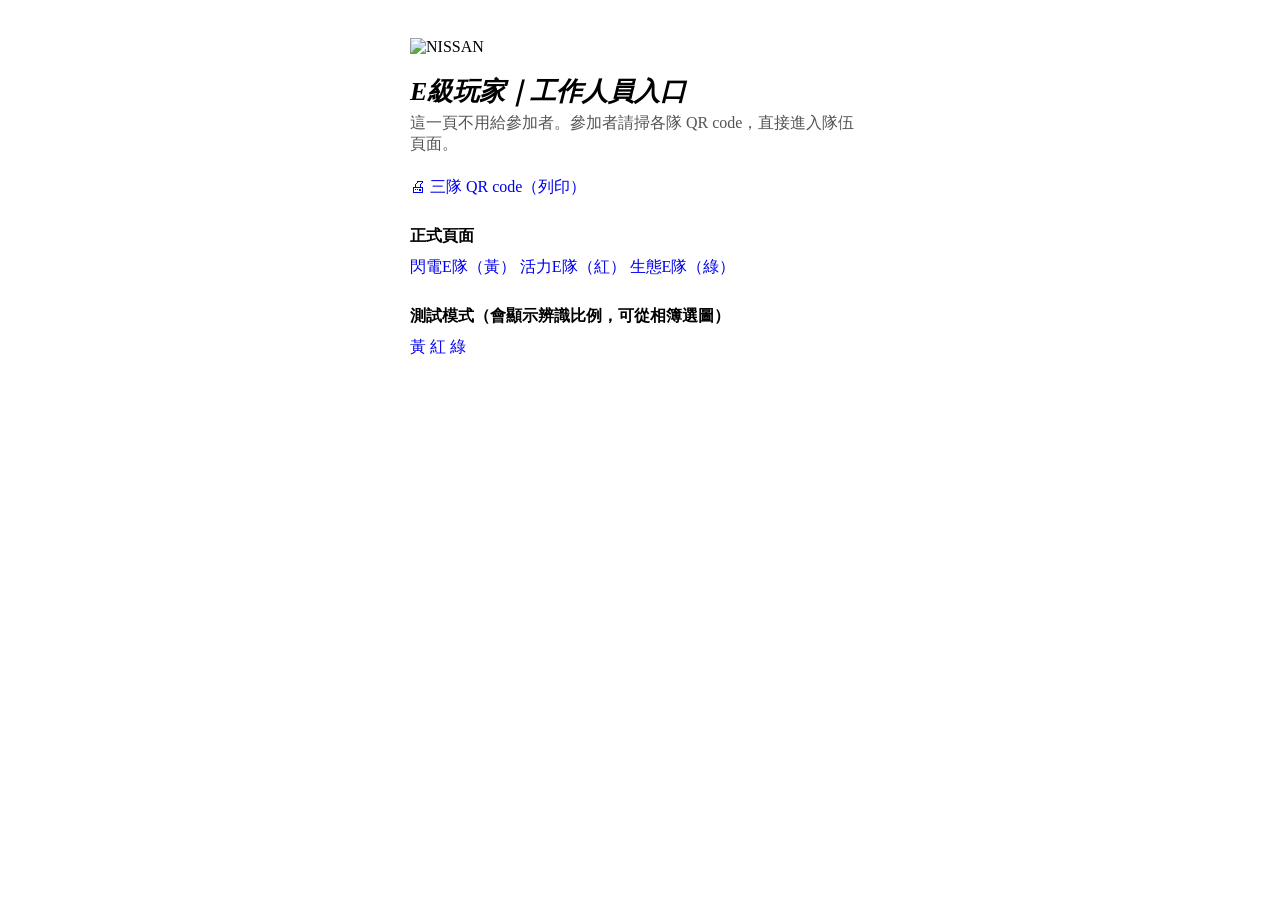
==== index.html @ 076361fc "Add files via upload" ====
<!DOCTYPE html>
<html lang="zh-Hant">
<head>
<meta charset="utf-8">
<meta name="viewport" content="width=device-width, initial-scale=1">
<meta name="robots" content="noindex">
<title>E級玩家｜工作人員入口</title>
<link rel="stylesheet" href="assets/app.css">
<style>
  body { -webkit-user-select: text; user-select: text; }
  .box { max-width: 460px; margin: 0 auto; padding: 30px 20px 60px; }
  h1 { font-size: 26px; font-style: italic; margin: 18px 0 4px; }
  p { color: #555; margin: 0 0 22px; }
  h2 { font-size: 16px; margin: 28px 0 10px; }
  .y { --team: #F2C200; --team-text: #1C1C1C; }
  .r { --team: #D7191F; --team-text: #fff; }
  .g { --team: #64EA00; --team-text: #1C1C1C; }
  a.pbtn { text-decoration: none; }
</style>
</head>
<body>
<div class="box">
  <img src="assets/nissan-logo.png" alt="NISSAN" style="width:70px">
  <h1>E級玩家｜工作人員入口</h1>
  <p>這一頁不用給參加者。參加者請掃各隊 QR code，直接進入隊伍頁面。</p>
  <div class="stack">
    <a class="pbtn pbtn--black" href="qrcodes.html">🖨 三隊 QR code（列印）</a>
  </div>
  <h2>正式頁面</h2>
  <div class="stack">
    <a class="pbtn y" href="yellow.html">閃電E隊（黃）</a>
    <a class="pbtn r" href="red.html">活力E隊（紅）</a>
    <a class="pbtn g" href="green.html">生態E隊（綠）</a>
  </div>
  <h2>測試模式（會顯示辨識比例，可從相簿選圖）</h2>
  <div class="btn-row">
    <a class="pbtn pbtn--sm y" href="yellow.html?test=1">黃</a>
    <a class="pbtn pbtn--sm r" href="red.html?test=1">紅</a>
    <a class="pbtn pbtn--sm g" href="green.html?test=1">綠</a>
  </div>
</div>
</body>
</html>
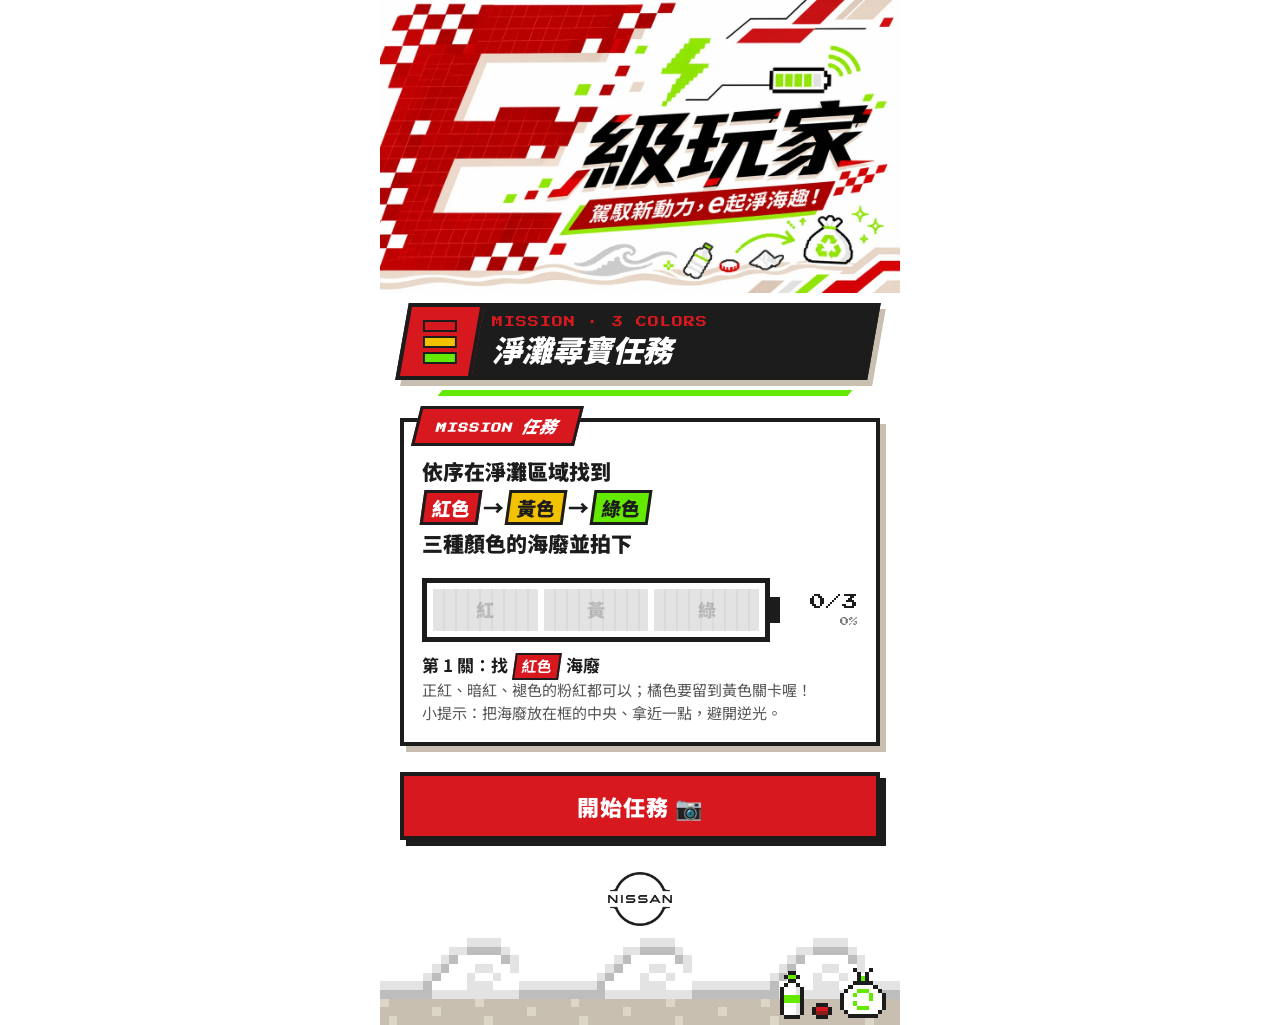
==== commit 81b9dd02: "Add files via upload" ====
--- a/index.html
+++ b/index.html
@@ -2,42 +2,23 @@
 <html lang="zh-Hant">
 <head>
 <meta charset="utf-8">
-<meta name="viewport" content="width=device-width, initial-scale=1">
-<meta name="robots" content="noindex">
-<title>E級玩家｜工作人員入口</title>
-<link rel="stylesheet" href="assets/app.css">
-<style>
-  body { -webkit-user-select: text; user-select: text; }
-  .box { max-width: 460px; margin: 0 auto; padding: 30px 20px 60px; }
-  h1 { font-size: 26px; font-style: italic; margin: 18px 0 4px; }
-  p { color: #555; margin: 0 0 22px; }
-  h2 { font-size: 16px; margin: 28px 0 10px; }
-  .y { --team: #F2C200; --team-text: #1C1C1C; }
-  .r { --team: #D7191F; --team-text: #fff; }
-  .g { --team: #64EA00; --team-text: #1C1C1C; }
-  a.pbtn { text-decoration: none; }
-</style>
+<meta name="viewport" content="width=device-width, initial-scale=1, viewport-fit=cover, maximum-scale=1">
+<meta name="theme-color" content="#ffffff">
+<meta name="format-detection" content="telephone=no">
+<title>NISSAN E級玩家｜駕馭新動力，e起淨海趣！</title>
+<script>
+  // 每分鐘換一次版本號，手機就不會一直用暫存的舊程式
+  window.EPLAYER_V = Math.floor(Date.now() / 60000);
+  document.write('<link rel="stylesheet" href="assets/app.css?v=' + window.EPLAYER_V + '">');
+</script>
 </head>
 <body>
-<div class="box">
-  <img src="assets/nissan-logo.png" alt="NISSAN" style="width:70px">
-  <h1>E級玩家｜工作人員入口</h1>
-  <p>這一頁不用給參加者。參加者請掃各隊 QR code，直接進入隊伍頁面。</p>
-  <div class="stack">
-    <a class="pbtn pbtn--black" href="qrcodes.html">🖨 三隊 QR code（列印）</a>
-  </div>
-  <h2>正式頁面</h2>
-  <div class="stack">
-    <a class="pbtn y" href="yellow.html">閃電E隊（黃）</a>
-    <a class="pbtn r" href="red.html">活力E隊（紅）</a>
-    <a class="pbtn g" href="green.html">生態E隊（綠）</a>
-  </div>
-  <h2>測試模式（會顯示辨識比例，可從相簿選圖）</h2>
-  <div class="btn-row">
-    <a class="pbtn pbtn--sm y" href="yellow.html?test=1">黃</a>
-    <a class="pbtn pbtn--sm r" href="red.html?test=1">紅</a>
-    <a class="pbtn pbtn--sm g" href="green.html?test=1">綠</a>
-  </div>
-</div>
+<!-- 遊戲本體：參加者掃 QR code 會直接進到這一頁 -->
+<div id="app"></div>
+<script>
+  ['config.js', 'assets/pixel.js', 'assets/app.js'].forEach(function (src) {
+    document.write('<script src="' + src + '?v=' + window.EPLAYER_V + '"><\/script>');
+  });
+</script>
 </body>
 </html>
--- a/assets/app.css
+++ b/assets/app.css
@@ -0,0 +1,450 @@
+/* =========================================================
+ *  E級玩家 共用樣式（三隊共用；隊色由 --team 變數決定）
+ * ========================================================= */
+@import url('https://fonts.googleapis.com/css2?family=Noto+Sans+TC:wght@500;700;900&family=Press+Start+2P&display=swap');
+
+:root {
+  --red: #D7191F;
+  --red-dk: #8B1E19;
+  --champ: #C8BFB0;
+  --green: #64EA00;
+  --black: #1C1C1C;
+  --gray: #E3E3E3;
+  --team: #D7191F;
+  --team-text: #FFFFFF;
+  --font: 'Noto Sans TC', 'PingFang TC', 'Heiti TC', 'Microsoft JhengHei', sans-serif;
+  --pixel: 'Press Start 2P', 'Courier New', monospace;
+  --safe-b: env(safe-area-inset-bottom, 0px);
+  --safe-t: env(safe-area-inset-top, 0px);
+}
+
+* { box-sizing: border-box; -webkit-tap-highlight-color: transparent; }
+html, body { margin: 0; padding: 0; background: #fff; color: var(--black); }
+body {
+  font-family: var(--font);
+  font-size: 17px;
+  line-height: 1.5;
+  -webkit-text-size-adjust: 100%;
+  -webkit-user-select: none; user-select: none;
+  overscroll-behavior: none;
+}
+button { font-family: inherit; }
+img, svg { display: block; }
+
+.screen { display: none; min-height: 100vh; min-height: 100dvh; }
+.screen.active { display: block; }
+.wrap { max-width: 520px; margin: 0 auto; position: relative; }
+
+/* ---------- 像素按鈕 ---------- */
+.pbtn {
+  display: flex; align-items: center; justify-content: center; gap: 10px;
+  width: 100%; min-height: 64px;
+  padding: 14px 18px;
+  font-size: 22px; font-weight: 900; letter-spacing: 1px;
+  color: var(--team-text); background: var(--team);
+  border: 4px solid var(--black); border-radius: 0;
+  box-shadow: 6px 6px 0 var(--black);
+  cursor: pointer;
+  transition: transform .06s, box-shadow .06s;
+  position: relative;
+}
+.pbtn:active, .pbtn.is-pressed { transform: translate(6px, 6px); box-shadow: 0 0 0 var(--black); }
+.pbtn[disabled] { opacity: .45; pointer-events: none; }
+.pbtn--red { background: var(--red); color: #fff; }
+.pbtn--white { background: #fff; color: var(--black); }
+.pbtn--black { background: var(--black); color: #fff; box-shadow: 6px 6px 0 var(--champ); }
+.pbtn--black:active { box-shadow: 0 0 0 var(--champ); }
+.pbtn--sm { min-height: 50px; font-size: 18px; padding: 8px 14px; box-shadow: 4px 4px 0 var(--black); }
+.pbtn--sm:active { transform: translate(4px, 4px); }
+.btn-row { display: flex; gap: 14px; }
+.btn-row > * { flex: 1; }
+.stack > * + * { margin-top: 18px; }
+
+/* ---------- 斜向色塊裝飾 ---------- */
+.stripes { position: absolute; pointer-events: none; width: 160px; height: 90px; overflow: hidden; }
+.stripes i { position: absolute; display: block; height: 14px; transform: skewX(-40deg); }
+.stripes--tr { top: 0; right: -20px; }
+.stripes--tr i:nth-child(1) { top: 10px; right: 0; width: 110px; background: var(--red); }
+.stripes--tr i:nth-child(2) { top: 32px; right: 30px; width: 70px; height: 8px; background: var(--champ); }
+.stripes--tr i:nth-child(3) { top: 48px; right: -10px; width: 90px; height: 4px; background: var(--black); }
+.stripes--bl { bottom: 0; left: -20px; }
+.stripes--bl i:nth-child(1) { bottom: 10px; left: 0; width: 120px; background: var(--red); }
+.stripes--bl i:nth-child(2) { bottom: 32px; left: 30px; width: 80px; height: 8px; background: var(--champ); }
+.stripes--bl i:nth-child(3) { bottom: 48px; left: 10px; width: 60px; height: 4px; background: var(--black); }
+
+/* ---------- 首頁 ---------- */
+.kv { width: 100%; height: auto; aspect-ratio: 1671 / 941; background: #fff; }
+.home-body { padding: 6px 20px 0; }
+
+.team-badge {
+  display: flex; align-items: stretch;
+  margin: 4px 6px 0 2px;
+  transform: skewX(-10deg);
+  border: 4px solid var(--black);
+  box-shadow: 6px 6px 0 var(--champ);
+  background: var(--black);
+}
+.team-badge__icon {
+  width: 72px; flex: 0 0 72px;
+  background: var(--team); color: var(--team-text);
+  display: flex; align-items: center; justify-content: center;
+  border-right: 4px solid var(--black);
+}
+.team-badge__icon svg { width: 40px; transform: skewX(10deg); }
+.team-badge__text { padding: 8px 14px 10px; color: #fff; transform: skewX(10deg); }
+.team-badge__en { font-family: var(--pixel); font-size: 11px; color: var(--team); letter-spacing: 1px; }
+.team-badge__zh { font-size: 30px; font-weight: 900; line-height: 1.15; font-style: italic; }
+.green-line { height: 6px; margin: 10px 30px 0 40px; background: var(--green); transform: skewX(-40deg); }
+
+.mission-card {
+  margin-top: 22px; position: relative;
+  border: 4px solid var(--black); background: #fff;
+  box-shadow: 6px 6px 0 var(--champ);
+  padding: 0 18px 18px;
+}
+.ribbon {
+  display: inline-block; position: relative; top: -16px;
+  background: var(--red); color: #fff;
+  padding: 4px 18px; margin-left: -6px;
+  font-weight: 900; font-size: 17px; font-style: italic; letter-spacing: 1px;
+  transform: skewX(-14deg);
+  border: 3px solid var(--black);
+}
+.ribbon small { font-family: var(--pixel); font-size: 10px; font-style: normal; margin-right: 8px; }
+.mission-text { margin: -6px 0 0; font-size: 21px; font-weight: 900; line-height: 1.55; }
+.hl {
+  display: inline-block; padding: 0 8px; margin: 0 2px;
+  background: var(--team); color: var(--team-text);
+  border: 3px solid var(--black); transform: skewX(-8deg);
+}
+.mission-tip { margin: 10px 0 0; font-size: 15px; color: #555; }
+
+/* 電量條（DOM） */
+.battery-box { margin-top: 18px; display: flex; align-items: center; gap: 14px; }
+.battery { display: flex; align-items: center; flex: 1; }
+.battery__body {
+  flex: 1; display: flex; gap: 6px; padding: 6px;
+  border: 5px solid var(--black); background: #fff; height: 64px;
+}
+.battery__cap { width: 10px; height: 26px; background: var(--black); }
+.cell {
+  flex: 1; background: var(--gray);
+  background-image: repeating-linear-gradient(90deg, transparent 0 10px, rgba(0,0,0,.04) 10px 12px);
+}
+.cell.on {
+  background: var(--team);
+  box-shadow: inset 0 6px 0 rgba(255,255,255,.35), inset 0 -6px 0 rgba(0,0,0,.18);
+}
+.cell.pop { animation: cellpop .7s steps(4) 1; }
+@keyframes cellpop { 0%,50% { opacity: .2; } 25%,75%,100% { opacity: 1; } }
+.battery-label { font-family: var(--pixel); font-size: 16px; text-align: right; min-width: 64px; line-height: 1.6; }
+.battery-label small { display: block; font-size: 9px; color: #777; }
+
+.home-cta { margin-top: 26px; }
+.upload-chip {
+  margin: 18px auto 0; display: table;
+  font-size: 13px; color: #555; background: var(--gray);
+  padding: 4px 12px; border: 2px solid var(--black);
+}
+.upload-chip:empty { display: none; }
+
+.footer { margin-top: 26px; position: relative; }
+.footer__logo { width: 64px; margin: 0 auto 6px; touch-action: none; -webkit-touch-callout: none; }
+.footer__logo img { width: 100%; pointer-events: none; }
+.footer__hint { text-align: center; font-size: 11px; color: #999; margin-bottom: 8px; }
+.footer__wave { position: relative; }
+.footer__wave > svg { width: 100%; height: auto; }
+.footer__litter { position: absolute; right: 14px; bottom: 6px; display: flex; align-items: flex-end; gap: 8px; }
+.footer__litter svg:nth-child(1) { width: 24px; }
+.footer__litter svg:nth-child(2) { width: 20px; }
+.footer__litter svg:nth-child(3) { width: 46px; }
+.footer__safe { height: var(--safe-b); background: var(--champ); }
+
+/* ---------- 相機畫面（任務／濾鏡共用） ---------- */
+.cam { position: fixed; inset: 0; background: #000; overflow: hidden; color: #fff; }
+.cam video, .cam .freeze {
+  position: absolute; inset: 0; width: 100%; height: 100%; object-fit: cover;
+}
+.cam .freeze { display: none; }
+.cam.is-frozen .freeze { display: block; }
+.cam__top {
+  position: absolute; left: 0; right: 0; top: 0;
+  padding: calc(var(--safe-t) + 12px) 14px 0;
+  display: flex; align-items: center; gap: 10px; z-index: 5;
+}
+.icon-btn {
+  width: 52px; height: 52px; flex: 0 0 52px;
+  background: #fff; color: var(--black);
+  border: 4px solid var(--black); box-shadow: 4px 4px 0 rgba(0,0,0,.5);
+  font-size: 22px; font-weight: 900; display: flex; align-items: center; justify-content: center;
+}
+.icon-btn:active { transform: translate(4px,4px); box-shadow: none; }
+.chip {
+  background: #fff; color: var(--black); border: 3px solid var(--black);
+  padding: 4px 12px; font-weight: 900; font-size: 16px;
+}
+.spacer { flex: 1; }
+
+/* 對準框 */
+.aim {
+  position: absolute; left: 50%; top: 46%;
+  width: min(74vw, 50vh, 400px); aspect-ratio: 1;
+  transform: translate(-50%, -50%);
+  z-index: 3; pointer-events: none;
+}
+.aim i { position: absolute; width: 22%; height: 22%; }
+.aim i::before, .aim i::after { content: ''; position: absolute; background: var(--team); outline: 3px solid var(--black); }
+.aim i::before { left: 0; top: 0; width: 100%; height: 14px; }
+.aim i::after { left: 0; top: 0; width: 14px; height: 100%; }
+.aim i:nth-child(1) { left: 0; top: 0; }
+.aim i:nth-child(2) { right: 0; top: 0; transform: scaleX(-1); }
+.aim i:nth-child(3) { left: 0; bottom: 0; transform: scaleY(-1); }
+.aim i:nth-child(4) { right: 0; bottom: 0; transform: scale(-1,-1); }
+.aim__px { position: absolute; width: 10px; height: 10px; background: var(--team); outline: 2px solid var(--black); }
+.aim__label {
+  position: absolute; left: 50%; top: -58px; transform: translateX(-50%);
+  white-space: nowrap; background: #fff; color: var(--black);
+  border: 3px solid var(--black); padding: 4px 12px; font-weight: 900; font-size: 17px;
+}
+.aim__label b { color: var(--team-text); background: var(--team); padding: 0 6px; }
+.cam.is-frozen .aim { opacity: .35; }
+
+.cam__bottom {
+  position: absolute; left: 0; right: 0; bottom: 0; z-index: 5;
+  padding: 16px 20px calc(var(--safe-b) + 22px);
+  display: flex; flex-direction: column; align-items: center; gap: 12px;
+  background: linear-gradient(to top, rgba(0,0,0,.55), transparent);
+}
+.shutter {
+  width: 92px; height: 92px; border: 6px solid #fff; background: var(--team);
+  box-shadow: 0 0 0 5px var(--black), 6px 6px 0 5px rgba(0,0,0,.5);
+  position: relative;
+}
+.shutter::after { content: ''; position: absolute; inset: 14px; border: 4px solid rgba(0,0,0,.35); }
+.shutter:active { transform: translate(4px, 4px); }
+.shutter[disabled] { opacity: .5; }
+.test-link { color: #fff; font-size: 14px; text-decoration: underline; background: none; border: 0; padding: 6px; }
+
+.analyzing {
+  position: absolute; left: 50%; top: 46%; transform: translate(-50%, -50%);
+  z-index: 6; background: #fff; color: var(--black); border: 4px solid var(--black);
+  padding: 14px 22px; font-weight: 900; font-size: 18px; display: none; text-align: center;
+}
+.cam.is-analyzing .analyzing { display: block; }
+.dots { display: flex; gap: 6px; justify-content: center; margin-top: 8px; }
+.dots span { width: 12px; height: 12px; background: var(--team); outline: 2px solid var(--black); animation: blink .9s steps(1) infinite; }
+.dots span:nth-child(2) { animation-delay: .3s; }
+.dots span:nth-child(3) { animation-delay: .6s; }
+@keyframes blink { 0% { opacity: 1; } 50% { opacity: .15; } }
+
+.cam-error {
+  position: absolute; inset: 0; z-index: 8; background: #fff; color: var(--black);
+  padding: calc(var(--safe-t) + 80px) 24px 24px; display: none; overflow-y: auto;
+}
+.cam-error.show { display: block; }
+.cam-error h3 { font-size: 22px; margin: 0 0 12px; }
+.cam-error p { margin: 0 0 18px; white-space: pre-line; }
+
+/* ---------- 底部結果面板 ---------- */
+.sheet {
+  position: fixed; left: 0; right: 0; bottom: 0; z-index: 20;
+  background: #fff; color: var(--black);
+  border-top: 5px solid var(--black);
+  padding: 22px 20px calc(var(--safe-b) + 24px);
+  transform: translateY(105%); transition: transform .25s steps(5), visibility 0s .25s;
+  visibility: hidden;
+  max-width: 520px; margin: 0 auto;
+}
+.sheet.show { transform: none; visibility: visible; transition: transform .25s steps(5); }
+.sheet__title { font-size: 28px; font-weight: 900; font-style: italic; margin: 0 0 6px; display: flex; align-items: center; gap: 10px; }
+.sheet__title svg { width: 30px; }
+.sheet__msg { margin: 0 0 18px; font-size: 17px; }
+.sheet__debug { font-family: monospace; font-size: 12px; color: #888; margin: -10px 0 14px; }
+.sheet .battery__body { height: 46px; }
+.sheet .battery-box { margin: 0 0 20px; }
+.sheet .stack > * + * { margin-top: 14px; }
+
+/* ---------- 對話框 ---------- */
+.modal-bg {
+  position: fixed; inset: 0; z-index: 40; background: rgba(28,28,28,.6);
+  display: none; align-items: center; justify-content: center; padding: 20px;
+}
+.modal-bg.show { display: flex; }
+.modal {
+  width: 100%; max-width: 400px; background: #fff; color: var(--black);
+  border: 5px solid var(--black); box-shadow: 8px 8px 0 var(--red);
+  padding: 20px;
+}
+.modal h3 { margin: 0 0 6px; font-size: 22px; font-weight: 900; }
+.modal p { margin: 0 0 16px; }
+.code-input {
+  width: 100%; font-size: 34px; text-align: center; letter-spacing: 10px;
+  font-family: var(--pixel); padding: 12px 6px;
+  border: 4px solid var(--black); border-radius: 0; margin-bottom: 18px; outline: none;
+  -webkit-user-select: text; user-select: text;
+}
+.code-input:focus { border-color: var(--red); }
+.shake { animation: shake .4s steps(4); }
+@keyframes shake { 25% { transform: translateX(-10px); } 50% { transform: translateX(10px); } 75% { transform: translateX(-6px); } }
+
+/* ---------- 解鎖動畫 ---------- */
+.unlock, .done { min-height: 100vh; min-height: 100dvh; }
+.unlock { position: relative; overflow: hidden; text-align: center; padding: calc(var(--safe-t) + 40px) 24px 40px; }
+.unlock__bolt { width: 80px; margin: 0 auto 10px; }
+.unlock__bolt.bounce { animation: bounce .6s steps(3) infinite alternate; }
+@keyframes bounce { to { transform: translateY(-14px); } }
+.unlock__battery { display: flex; align-items: center; justify-content: center; margin: 10px auto 0; max-width: 360px; }
+.unlock__battery .battery__body { height: 92px; gap: 5px; }
+.unlock__battery .cell.on { background: var(--green); }
+.unlock__pct { font-family: var(--pixel); font-size: 38px; margin: 26px 0 6px; }
+.unlock__title {
+  font-size: 34px; font-weight: 900; font-style: italic; margin: 6px 0 0;
+  opacity: 0; transform: scale(.6);
+}
+.unlock.done .unlock__title { opacity: 1; transform: none; transition: all .3s steps(3); }
+.unlock__sub {
+  display: inline-block; margin-top: 18px; background: var(--red); color: #fff;
+  border: 3px solid var(--black); padding: 6px 22px; font-size: 22px; font-weight: 900;
+  transform: skewX(-12deg); opacity: 0;
+}
+.unlock.done .unlock__sub { opacity: 1; transition: opacity .3s steps(3) .3s; }
+.unlock__cta { margin-top: 34px; opacity: 0; pointer-events: none; }
+.unlock.done .unlock__cta { opacity: 1; pointer-events: auto; transition: opacity .3s .6s; }
+.burst { position: absolute; left: 50%; top: 40%; width: 0; height: 0; pointer-events: none; }
+.burst i {
+  position: absolute; width: 14px; height: 14px;
+  animation: fly 1.1s steps(8) forwards;
+}
+@keyframes fly {
+  from { transform: translate(0,0); opacity: 1; }
+  to { transform: translate(var(--dx), var(--dy)); opacity: 0; }
+}
+
+/* ---------- 濾鏡相機 ---------- */
+.fcam { display: flex; align-items: center; justify-content: center; }
+.fcam canvas.live {
+  position: absolute; left: 50%; top: 0; transform: translateX(-50%);
+  width: 100%; height: auto; aspect-ratio: 9 / 16;
+}
+@media (min-aspect-ratio: 9/16) { .fcam canvas.live { width: auto; height: 100%; } }
+.cam__bottom.frow {
+  flex-direction: row; justify-content: space-between; align-items: center;
+  padding-top: 14px; background: linear-gradient(to top, rgba(28,28,28,.9) 60%, rgba(28,28,28,0));
+}
+.frow > * { flex: 0 0 auto; }
+.frow .mode-toggle, .frow .flip { width: 96px; }
+.flip { flex-direction: column; height: 64px; font-size: 22px; line-height: 1; }
+.flip small { font-size: 12px; margin-top: 3px; }
+.fcam .src-video { position: absolute; inset: 0; width: 100%; height: 100%; opacity: 0; pointer-events: none; }
+.mode-toggle { display: flex; flex-direction: column; border: 4px solid var(--black); background: #fff; }
+.mode-toggle button {
+  border: 0; background: #fff; color: var(--black); font-weight: 900; font-size: 16px;
+  padding: 6px 4px;
+}
+.mode-toggle button.on { background: var(--red); color: #fff; }
+.fshutter { background: #fff; }
+.fshutter.video { background: var(--red); }
+.fshutter.rec::after { inset: 24px; background: #fff; border: 0; }
+.rec-bar {
+  position: absolute; left: 14px; right: 14px; top: calc(var(--safe-t) + 76px); z-index: 6;
+  height: 18px; border: 3px solid var(--black); background: #fff; display: none;
+}
+.rec-bar.show { display: block; }
+.rec-bar span { display: block; height: 100%; width: 0; background: var(--red); }
+.rec-time {
+  font-family: var(--pixel); font-size: 14px; background: var(--red); color: #fff;
+  padding: 8px 10px; border: 3px solid var(--black); display: none;
+}
+.rec-time.show { display: block; }
+.fcam .shutter { width: 84px; height: 84px; }
+
+/* ---------- 預覽 ---------- */
+.preview { position: fixed; inset: 0; background: var(--black); display: flex; flex-direction: column; }
+.preview__media { flex: 1; position: relative; min-height: 0; }
+.preview__media img, .preview__media video {
+  position: absolute; inset: 12px; width: calc(100% - 24px); height: calc(100% - 24px); object-fit: contain;
+}
+.preview__bar { padding: 14px 20px calc(var(--safe-b) + 20px); background: #fff; border-top: 5px solid var(--black); }
+.preview__tip { font-size: 14px; color: #555; margin: 0 0 12px; text-align: center; }
+
+/* ---------- 完成頁 ---------- */
+.done { position: relative; overflow: hidden; padding: calc(var(--safe-t) + 50px) 22px 0; text-align: center; }
+.done__e { width: 120px; margin: 0 auto; }
+.done__title { font-size: 40px; font-weight: 900; font-style: italic; margin: 18px 0 0; position: relative; display: inline-block; }
+.done__title::after { content: ''; position: absolute; right: -18px; top: 10px; width: 12px; height: 46px; background: var(--red); transform: skewX(-30deg); }
+.done__card {
+  margin: 26px 0 0; border: 4px solid var(--black); box-shadow: 6px 6px 0 var(--champ);
+  padding: 22px 18px; font-size: 22px; font-weight: 900; line-height: 1.6; text-align: left;
+}
+.done__card .ribbon { top: -38px; margin-bottom: -26px; }
+.done .stack { margin-top: 30px; }
+
+/* ---------- 提示 ---------- */
+.toast {
+  position: fixed; left: 50%; bottom: calc(var(--safe-b) + 150px); z-index: 60;
+  transform: translateX(-50%); background: var(--black); color: #fff;
+  padding: 10px 16px; font-weight: 700; font-size: 15px; border: 3px solid #fff;
+  max-width: 88vw; text-align: center; display: none;
+}
+.toast.show { display: block; }
+
+.inapp {
+  position: fixed; inset: 0; z-index: 80; background: #fff; padding: 50px 24px 24px; display: none; overflow-y: auto;
+}
+.inapp.show { display: block; }
+.inapp h2 { font-size: 24px; margin: 0 0 12px; }
+.inapp ol { padding-left: 22px; font-size: 18px; }
+.test-banner {
+  position: fixed; left: 0; bottom: 0; z-index: 90; background: var(--black); color: var(--green);
+  font-family: var(--pixel); font-size: 9px; padding: 3px 8px; pointer-events: none;
+}
+
+/* 微調 */
+.ftop { justify-content: center; }
+.frow { gap: 10px; }
+.frow .fclose { width: 46px; height: 46px; flex: 0 0 46px; font-size: 18px; border-width: 3px; }
+.frow .mode-toggle, .frow .flip { width: 88px; }
+.done .footer { position: absolute; left: 0; right: 0; bottom: 0; margin: 0; }
+.done { padding-bottom: 120px; }
+/* 錄影進度放在下方，不擋濾鏡標題 */
+.fcam .rec-bar { top: auto; bottom: calc(var(--safe-b) + 136px); }
+.fcam .ftop { top: auto; bottom: calc(var(--safe-b) + 160px); padding: 0; }
+
+/* 工作人員重設：logo 熱區與按住時的進度提示 */
+.kv-wrap { position: relative; }
+.kv-wrap .kv { -webkit-touch-callout: none; pointer-events: none; }
+.kv-logo { position: absolute; right: 2%; top: 2%; width: 18%; height: 24%; touch-action: none; -webkit-touch-callout: none; }
+.staff-hot { -webkit-user-select: none; user-select: none; }
+.footer__logo.staff-hot { position: relative; }
+.staff-hot::after {
+  content: ''; position: absolute; left: 0; bottom: -8px; height: 5px; width: 0;
+  background: var(--red); pointer-events: none;
+}
+.staff-hot.holding::after { width: 100%; transition: width 2s linear; }
+.footer__logo { padding: 6px 0; }
+
+/* ---------- 單一入口：三色任務 ---------- */
+.tri { display: grid; grid-template-columns: 1fr; gap: 4px; width: 34px; transform: skewX(10deg); }
+.tri i { display: block; height: 12px; border: 2px solid var(--black); }
+.mission-text .arrow { display: inline-block; margin: 0 4px; font-weight: 900; color: var(--black); }
+.mission-text .hl { margin: 2px 0; }
+.mission-tip b { color: var(--black); font-size: 17px; }
+.mission-tip .hl { font-size: 15px; padding: 0 6px; border-width: 2px; }
+.cell.labeled { position: relative; display: flex; align-items: center; justify-content: center; }
+.cell.labeled span { font-weight: 900; font-size: 18px; color: rgba(0,0,0,.18); }
+.cell.labeled.on span { color: rgba(255,255,255,.85); text-shadow: 0 0 2px rgba(0,0,0,.35); }
+.sheet__msg .hl { font-size: 16px; padding: 0 6px; border-width: 2px; }
+
+/* 濾鏡：換標語按鈕 */
+.slogan-btn {
+  position: absolute; left: 50%; transform: translateX(-50%); z-index: 6;
+  bottom: calc(var(--safe-b) + 132px);
+  background: #fff; color: var(--black); border: 4px solid var(--black);
+  box-shadow: 4px 4px 0 var(--red); padding: 8px 18px; font-weight: 900; font-size: 17px;
+  display: flex; align-items: center; gap: 8px; white-space: nowrap;
+}
+.slogan-btn:active { transform: translate(calc(-50% + 4px), 4px); box-shadow: none; }
+.slogan-btn small { font-family: var(--pixel); font-size: 10px; color: var(--red); }
+.fcam.is-rec .slogan-btn { display: none; }
+.mission-text .hl { font-size: 19px; padding: 0 7px; }
+.mission-text .arrow { margin: 0 3px; }
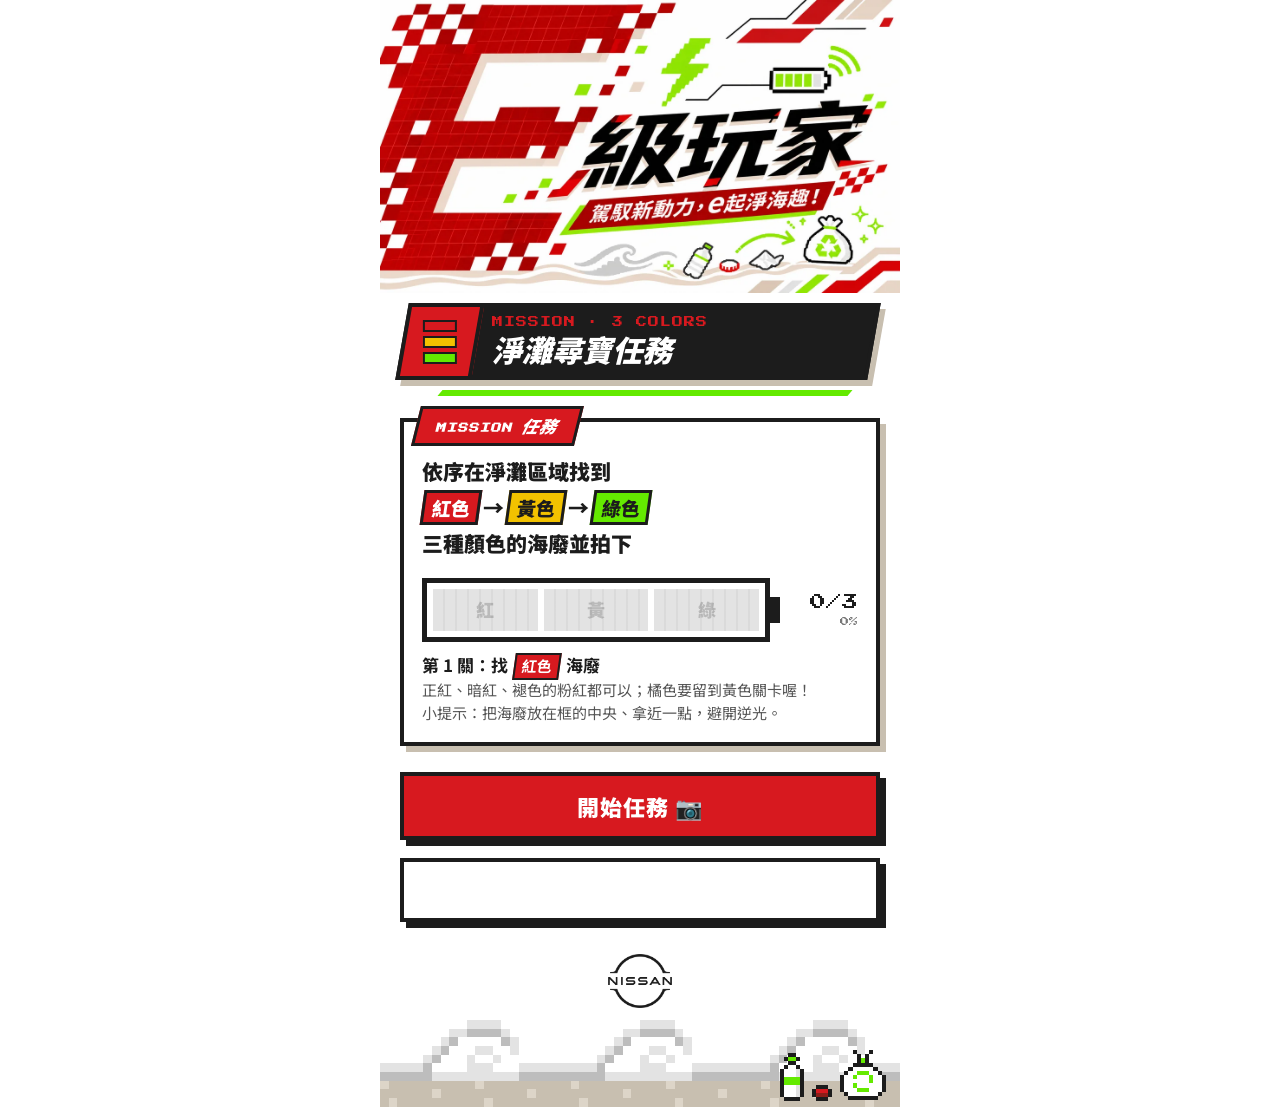
==== commit fc3a3a5e: "Add files via upload" ====
--- a/index.html
+++ b/index.html
@@ -5,7 +5,7 @@
 <meta name="viewport" content="width=device-width, initial-scale=1, viewport-fit=cover, maximum-scale=1">
 <meta name="theme-color" content="#ffffff">
 <meta name="format-detection" content="telephone=no">
-<title>NISSAN E級玩家｜駕馭新動力，e起淨海趣！</title>
+<title>NISSAN e級玩家｜駕馭新動力，e起淨海趣！</title>
 <script>
   // 每分鐘換一次版本號，手機就不會一直用暫存的舊程式
   window.EPLAYER_V = Math.floor(Date.now() / 60000);
--- a/assets/app.css
+++ b/assets/app.css
@@ -448,3 +448,28 @@
 .fcam.is-rec .slogan-btn { display: none; }
 .mission-text .hl { font-size: 19px; padding: 0 7px; }
 .mission-text .arrow { margin: 0 3px; }
+
+/* ---------- 濾鏡相機：畫面在上、實心控制列在下（按鈕不擋標語） ---------- */
+.fcam { display: block; background: var(--black); }
+.fstage {
+  position: absolute; left: 0; right: 0; top: 0; bottom: 200px;
+  display: flex; align-items: center; justify-content: center; overflow: hidden;
+}
+.fstage canvas.live {
+  position: static; left: auto; top: auto; transform: none; aspect-ratio: auto;
+  display: block; max-width: 100%; max-height: 100%;
+}
+.fbar {
+  position: absolute; left: 0; right: 0; bottom: 0; z-index: 5;
+  background: var(--black); border-top: 4px solid #000;
+  padding: 10px 16px calc(var(--safe-b) + 14px);
+}
+.fbar__top { height: 52px; display: flex; align-items: center; justify-content: center; gap: 10px; margin-bottom: 10px; }
+.fbar .slogan-btn { position: static; transform: none; bottom: auto; left: auto; }
+.fbar .slogan-btn:active { transform: translate(4px, 4px); }
+.fbar .rec-bar { position: static; flex: 1; max-width: 260px; top: auto; bottom: auto; }
+.fbar .rec-time { padding: 6px 10px; }
+.fbar__row { display: flex; justify-content: space-between; align-items: center; gap: 10px; max-width: 460px; margin: 0 auto; }
+.fbar__row .fclose { width: 48px; height: 48px; flex: 0 0 48px; font-size: 18px; border-width: 3px; }
+.fbar__row .mode-toggle, .fbar__row .flip { width: 88px; }
+.fbar__row .shutter { width: 84px; height: 84px; }
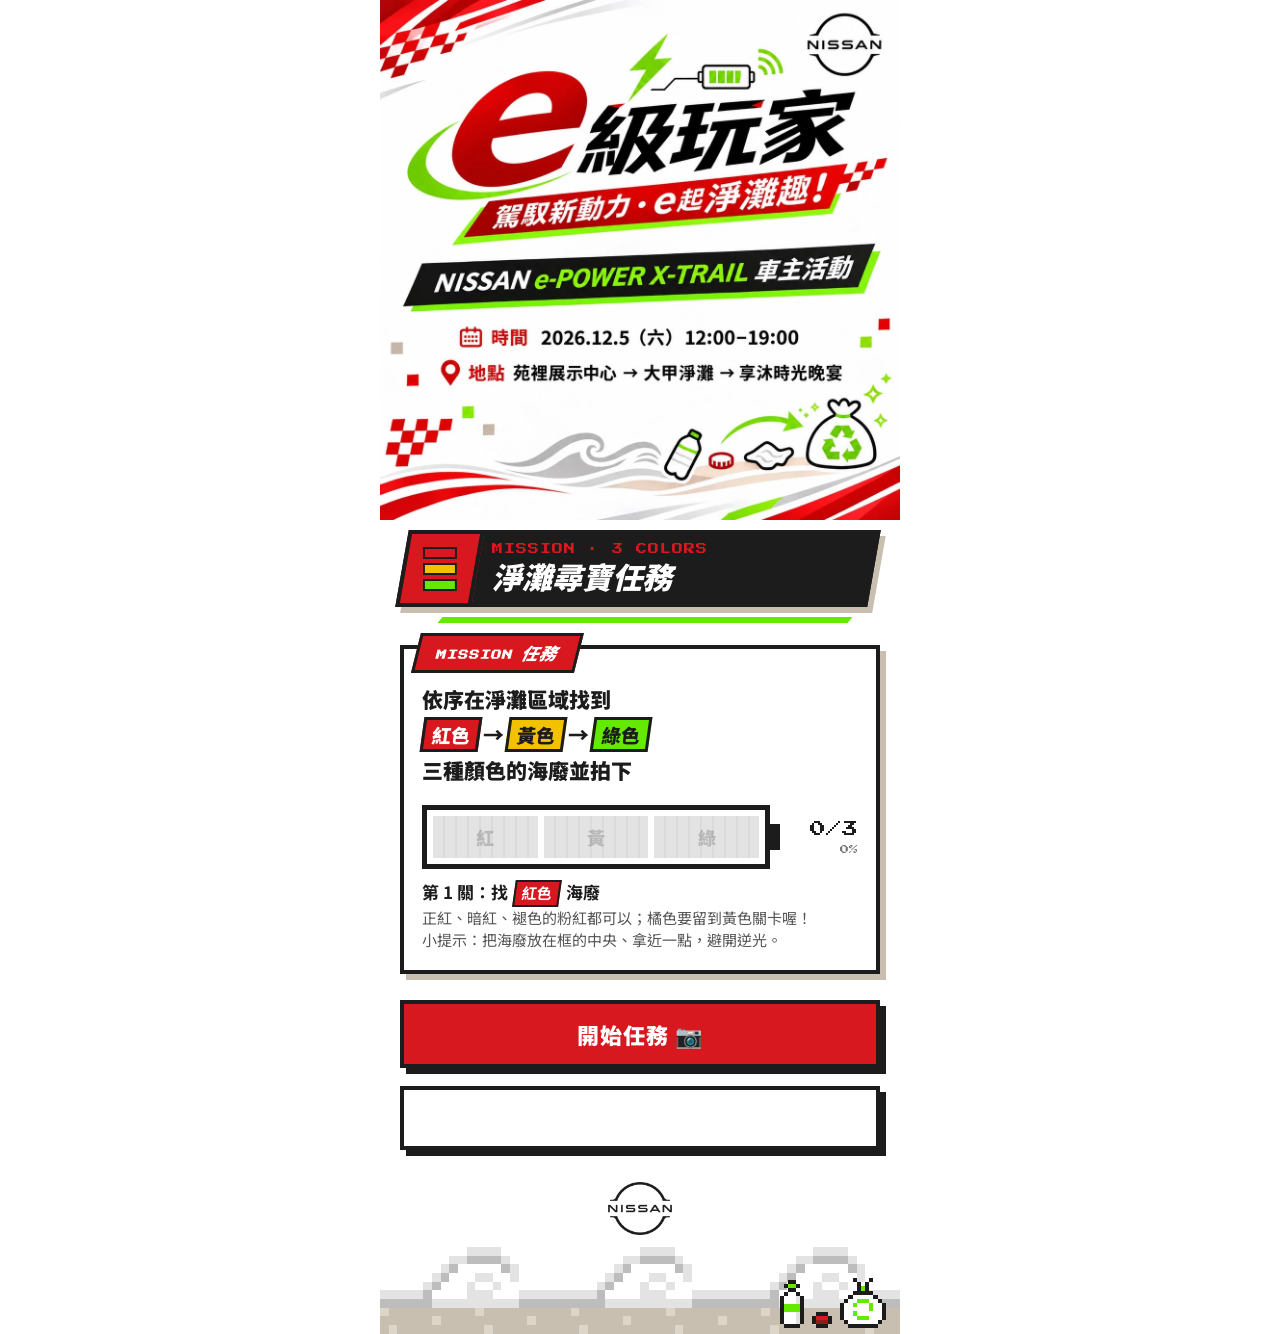
==== commit 1d5d7c20: "Add files via upload" ====
--- a/index.html
+++ b/index.html
@@ -5,7 +5,7 @@
 <meta name="viewport" content="width=device-width, initial-scale=1, viewport-fit=cover, maximum-scale=1">
 <meta name="theme-color" content="#ffffff">
 <meta name="format-detection" content="telephone=no">
-<title>NISSAN e級玩家｜駕馭新動力，e起淨海趣！</title>
+<title>NISSAN e級玩家｜駕馭新動力・e起淨灘趣！</title>
 <script>
   // 每分鐘換一次版本號，手機就不會一直用暫存的舊程式
   window.EPLAYER_V = Math.floor(Date.now() / 60000);
--- a/assets/app.css
+++ b/assets/app.css
@@ -73,7 +73,7 @@
 .stripes--bl i:nth-child(3) { bottom: 48px; left: 10px; width: 60px; height: 4px; background: var(--black); }
 
 /* ---------- 首頁 ---------- */
-.kv { width: 100%; height: auto; aspect-ratio: 1671 / 941; background: #fff; }
+.kv { width: 100%; height: auto; aspect-ratio: 1 / 1; background: #fff; }
 .home-body { padding: 6px 20px 0; }
 
 .team-badge {
@@ -473,3 +473,11 @@
 .fbar__row .fclose { width: 48px; height: 48px; flex: 0 0 48px; font-size: 18px; border-width: 3px; }
 .fbar__row .mode-toggle, .fbar__row .flip { width: 88px; }
 .fbar__row .shutter { width: 84px; height: 84px; }
+
+/* 解鎖濾鏡後的拍照說明（純文字，不做成框，避免看起來像按鈕） */
+.filter-hint {
+  margin: 20px 0 0; color: #444; font-size: 19px; font-weight: 700; line-height: 1.6; text-align: center;
+  opacity: 0;
+}
+.unlock.done .filter-hint { opacity: 1; transition: opacity .3s steps(3) .45s; }
+.home-hint { display: block; margin-bottom: 8px; color: var(--black); font-size: 17px; font-weight: 900; }
